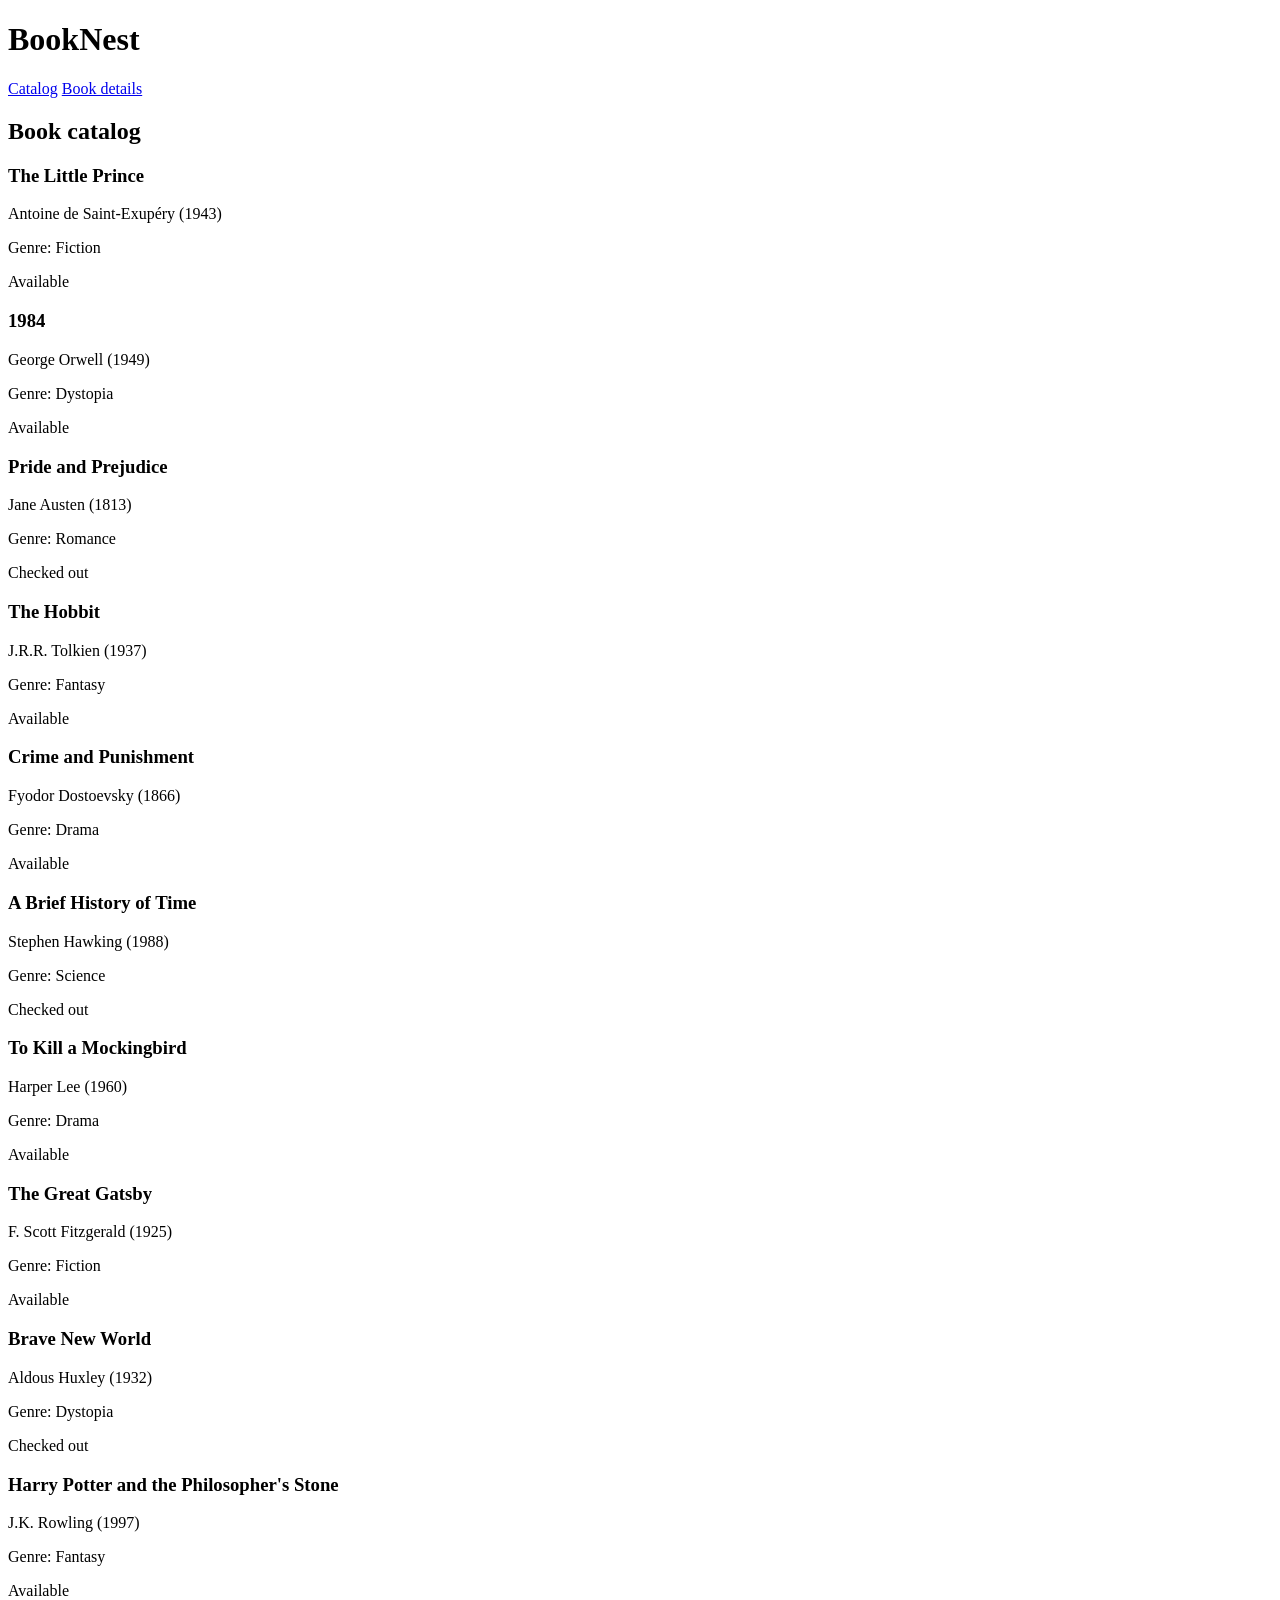
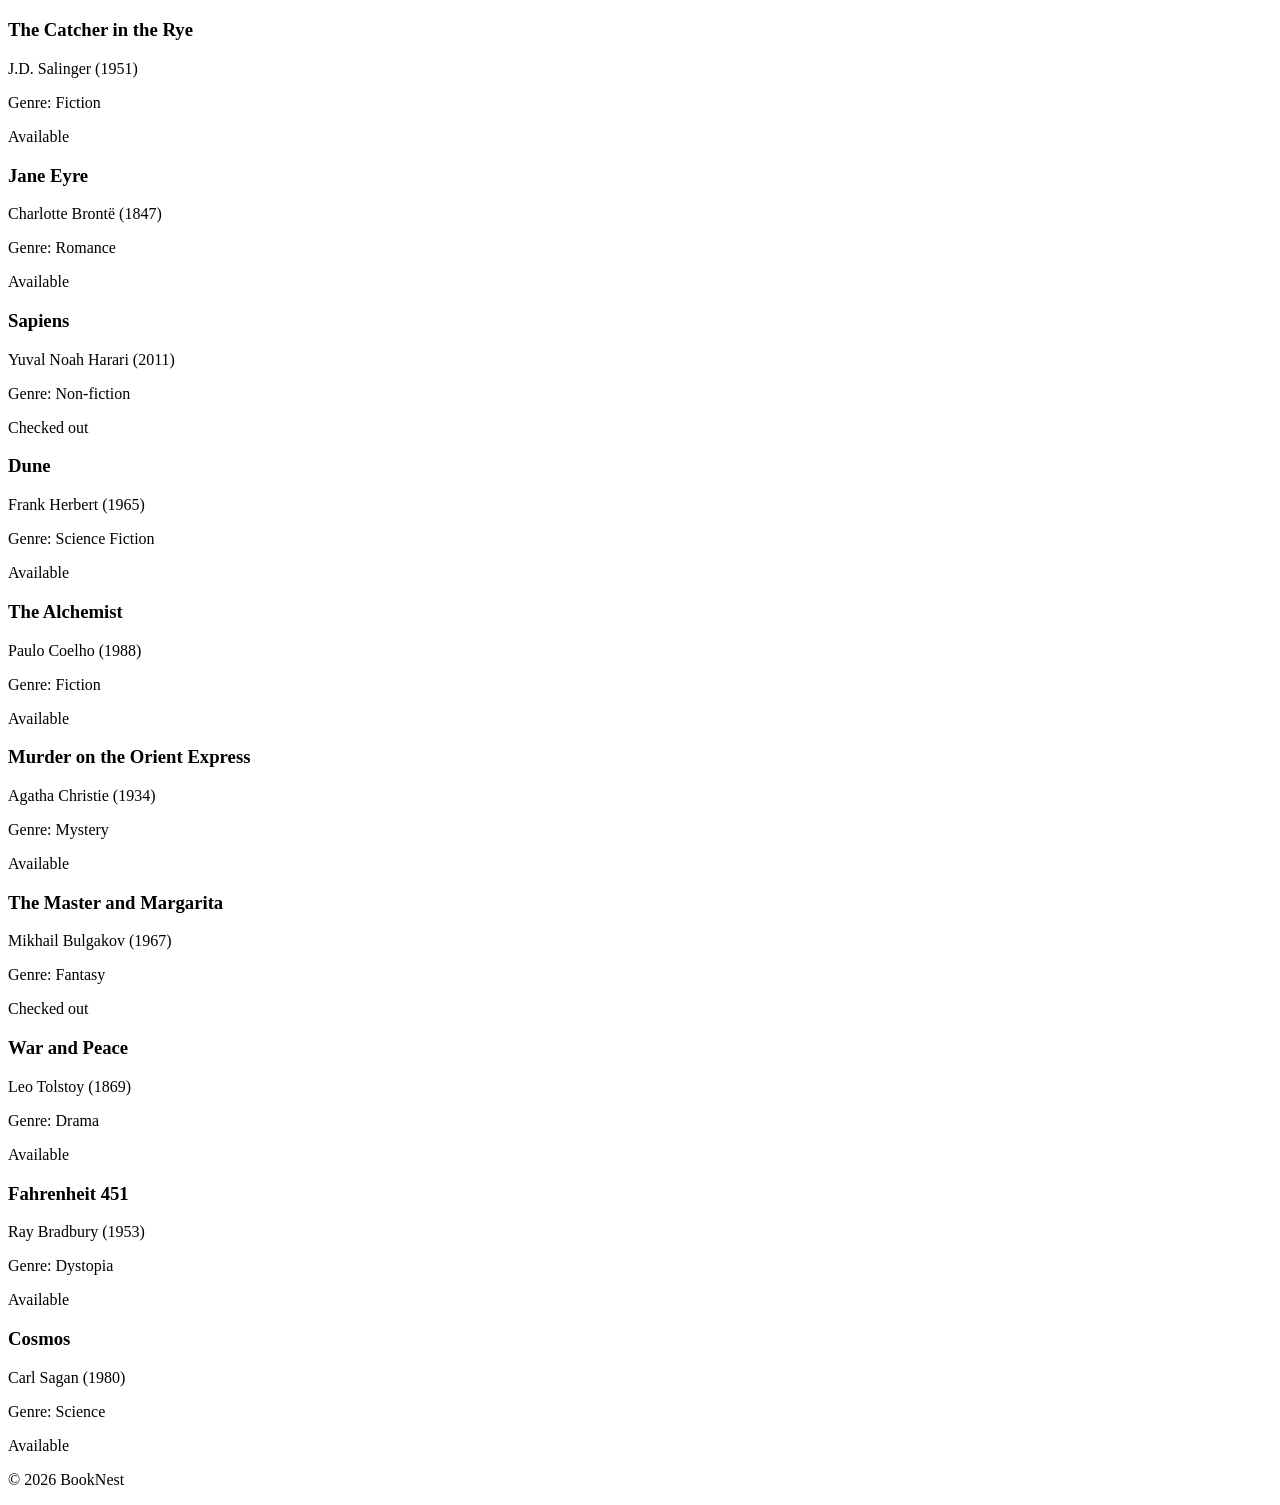
==== index.html @ 03986c8a "initial project structure and book list" ====
<!DOCTYPE html>
<html lang="en">
<head>
  <meta charset="UTF-8">
  <meta name="viewport" content="width=device-width, initial-scale=1.0">
  <title>BookNest</title>
  <link rel="stylesheet" href="css/style.css">
</head>
<body>
  <header>
    <h1>BookNest</h1>
    <nav>
      <a href="index.html">Catalog</a>
      <a href="book.html">Book details</a>
    </nav>
  </header>

  <main>
    <section>
      <h2>Book catalog</h2>
      <div id="book-list"></div>
    </section>
  </main>

  <footer>
    <p>&copy; 2026 BookNest</p>
  </footer>

  <script src="js/data.js"></script>
  <script src="js/main.js"></script>
</body>
</html>
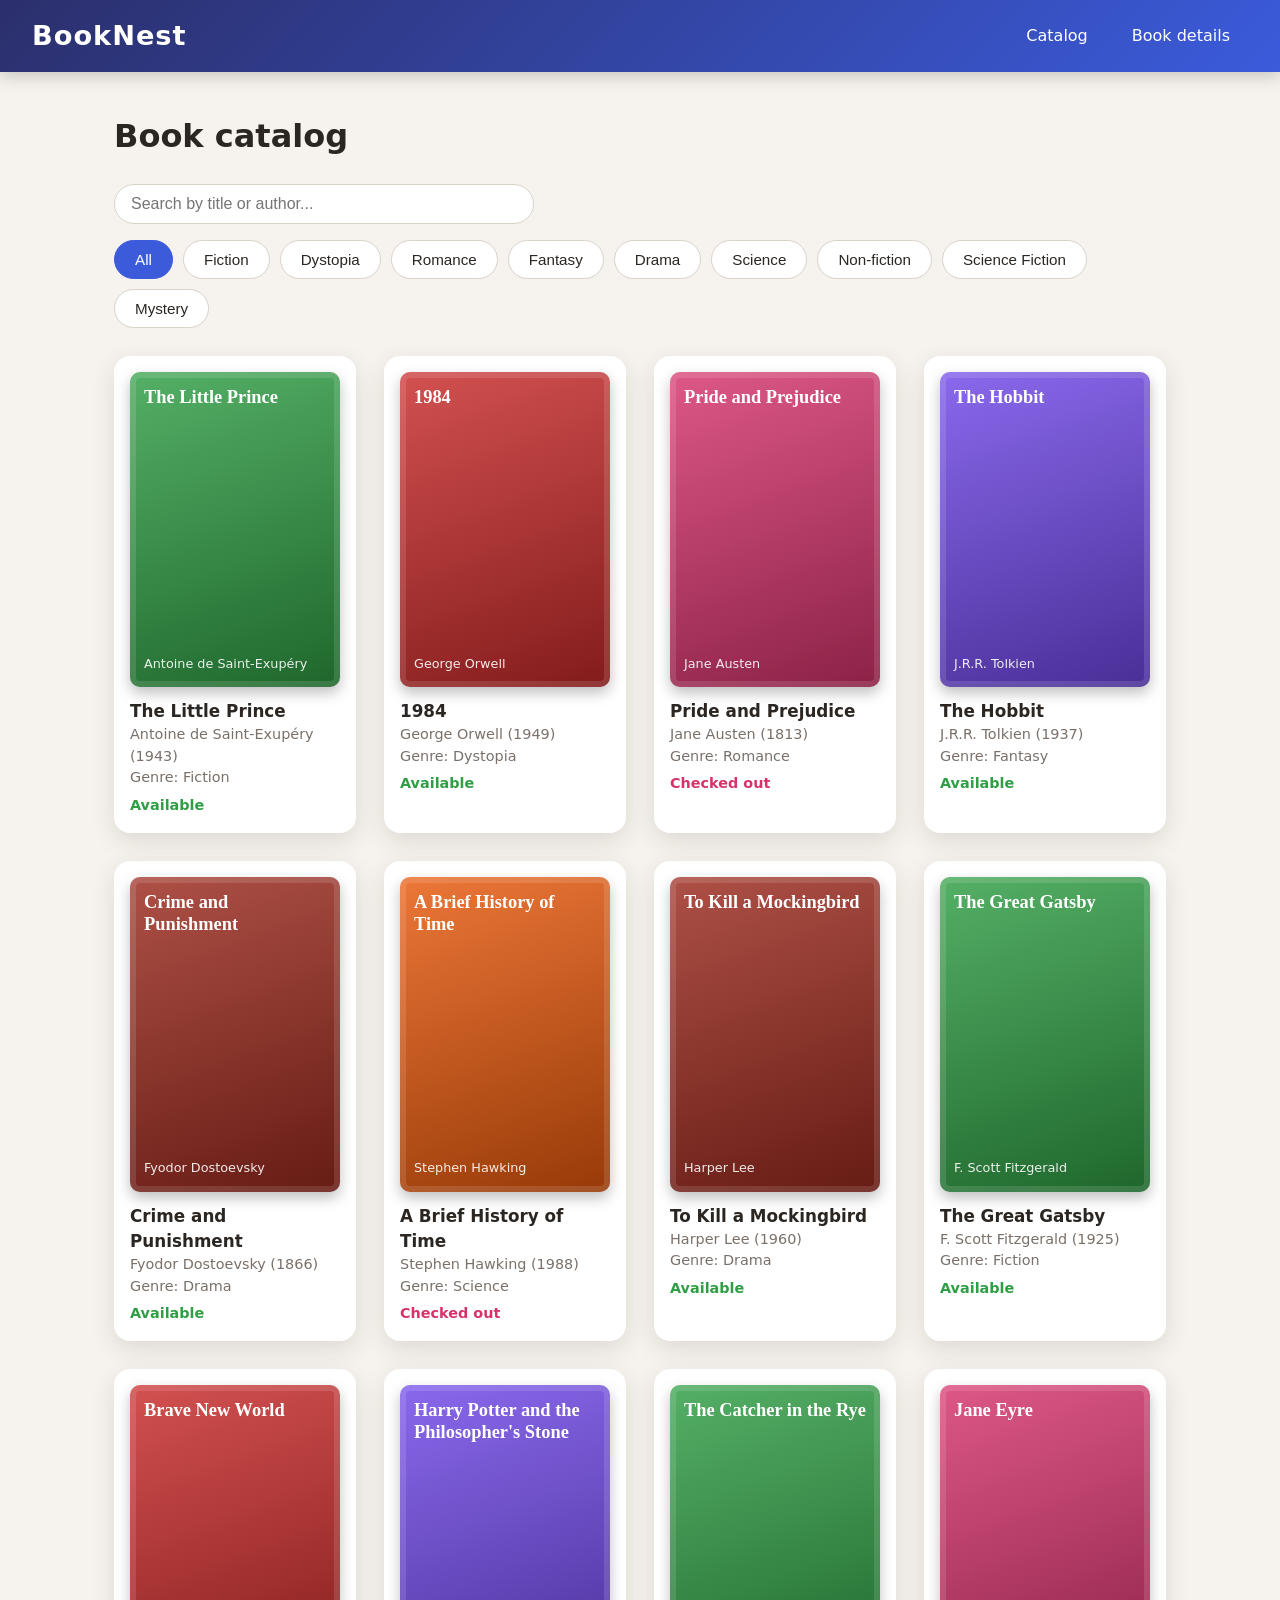
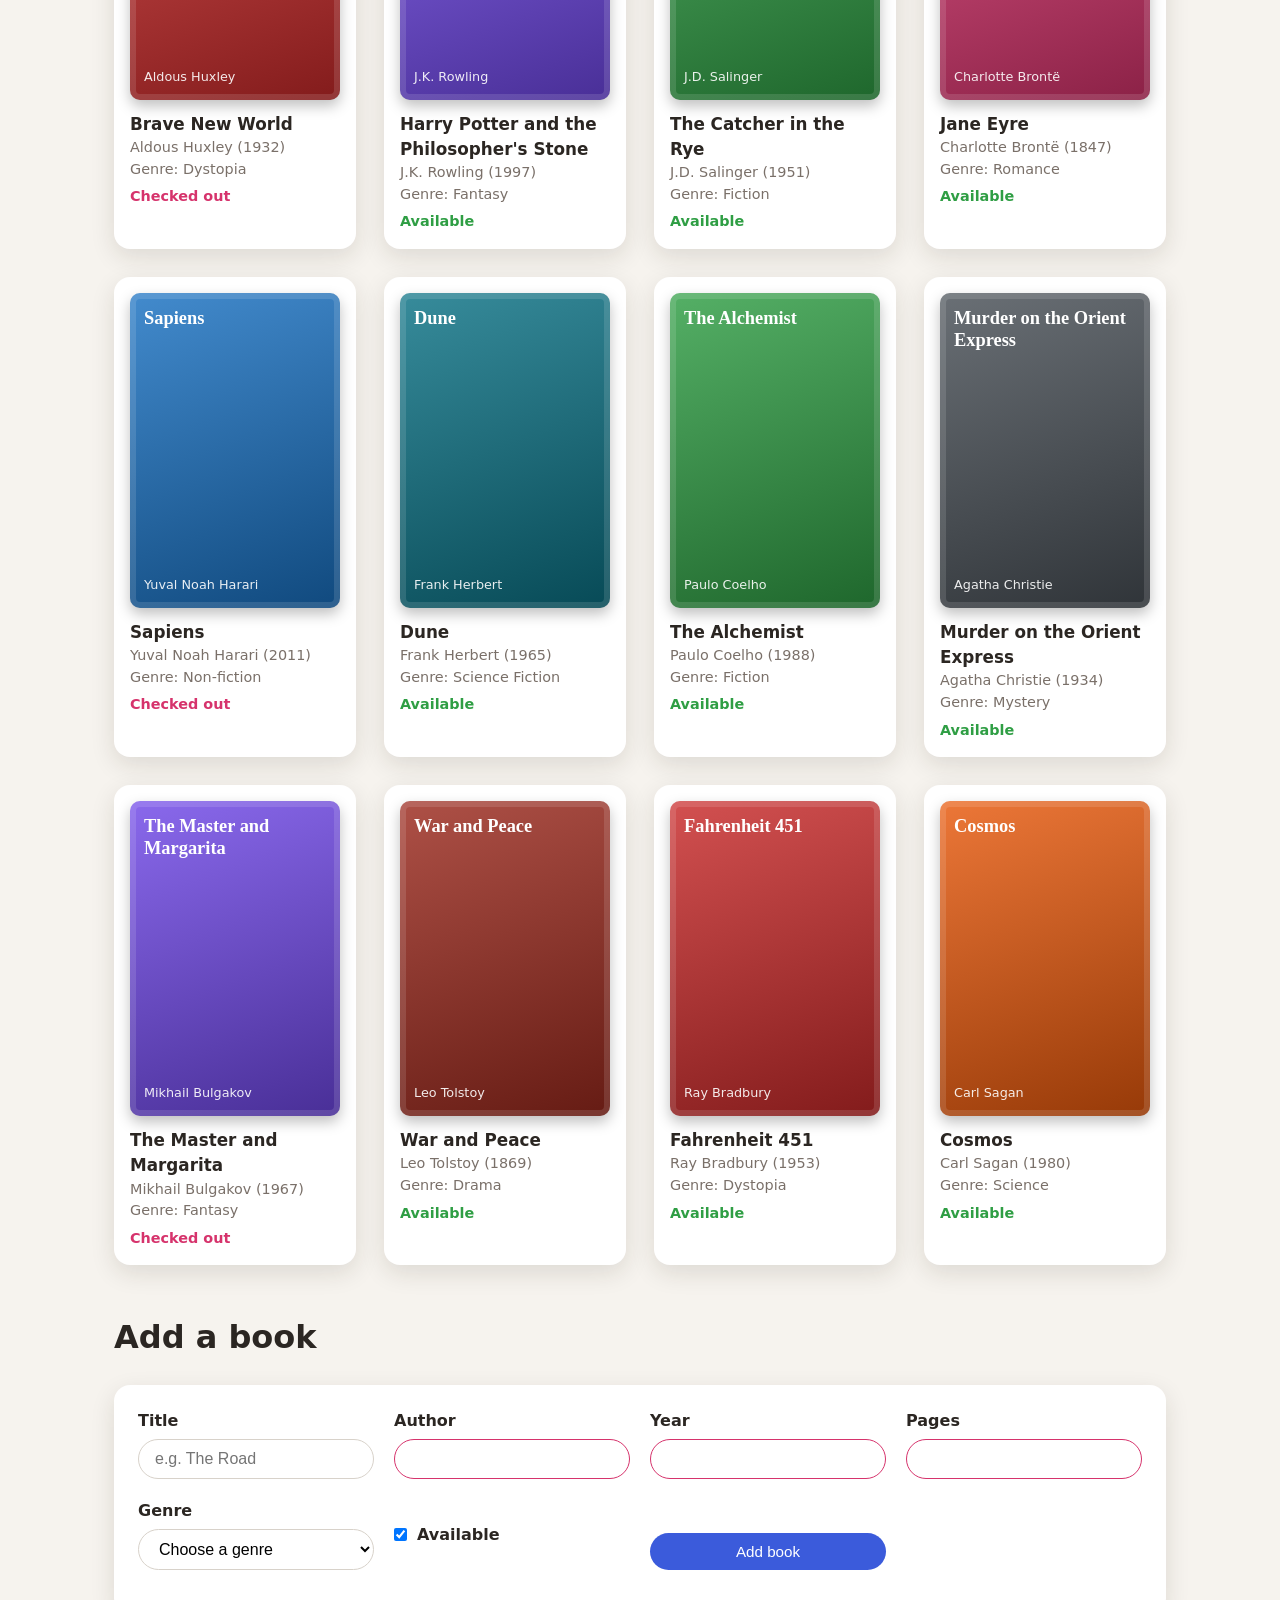
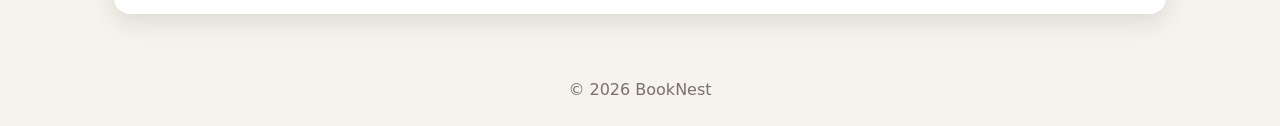
==== commit 80584a51: "add Add-book form with validation" ====
--- a/index.html
+++ b/index.html
@@ -20,6 +20,48 @@
       <h2>Book catalog</h2>
       <div id="book-list"></div>
     </section>
+    <section class="add-section">
+      <h2>Add a book</h2>
+      <form id="add-form" class="add-form">
+        <div class="field">
+          <label for="book-title">Title</label>
+          <input type="text" id="book-title" name="title" required minlength="2" maxlength="100" placeholder="e.g. The Road">
+        </div>
+        <div class="field">
+          <label for="book-author">Author</label>
+          <input type="text" id="book-author" name="author" required minlength="2" maxlength="80">
+        </div>
+        <div class="field">
+          <label for="book-year">Year</label>
+          <input type="number" id="book-year" name="year" required min="1" max="2026">
+        </div>
+        <div class="field">
+          <label for="book-pages">Pages</label>
+          <input type="number" id="book-pages" name="pages" required min="1" max="5000">
+        </div>
+        <div class="field">
+          <label for="book-genre">Genre</label>
+          <select id="book-genre" name="genre" required>
+            <option value="">Choose a genre</option>
+            <option>Fiction</option>
+            <option>Dystopia</option>
+            <option>Romance</option>
+            <option>Fantasy</option>
+            <option>Drama</option>
+            <option>Science</option>
+            <option>Non-fiction</option>
+            <option>Science Fiction</option>
+            <option>Mystery</option>
+          </select>
+        </div>
+        <div class="field field-check">
+          <input type="checkbox" id="book-available" name="available" checked>
+          <label for="book-available">Available</label>
+        </div>
+        <button type="submit">Add book</button>
+        <p id="form-message" class="form-message" role="alert"></p>
+      </form>
+    </section>
   </main>
 
   <footer>
@@ -28,5 +70,6 @@
 
   <script src="js/data.js"></script>
   <script src="js/main.js"></script>
+  <script src="js/form.js"></script>
 </body>
 </html>
--- a/css/style.css
+++ b/css/style.css
@@ -0,0 +1,256 @@
+:root {
+  --bg: #f6f3ee;
+  --card: #ffffff;
+  --text: #2b2622;
+  --muted: #7a7069;
+  --accent: #3b5bdb;
+  --accent-dark: #2f4ac0;
+  --radius: 16px;
+  --shadow: 0 8px 24px rgba(40, 30, 20, 0.12);
+}
+
+* { box-sizing: border-box; margin: 0; padding: 0; }
+
+body {
+  font-family: "Segoe UI", system-ui, sans-serif;
+  background: var(--bg);
+  color: var(--text);
+  line-height: 1.5;
+}
+
+/* ---------- Header ---------- */
+header {
+  position: sticky;
+  top: 0;
+  z-index: 10;
+  display: flex;
+  align-items: center;
+  justify-content: space-between;
+  padding: 16px 32px;
+  background: linear-gradient(135deg, #2b2f6b, #3b5bdb);
+  color: #fff;
+  box-shadow: 0 4px 16px rgba(0, 0, 0, 0.2);
+}
+
+header h1 { font-size: 1.7rem; letter-spacing: 1px; line-height: 1.2; }
+
+nav { display: flex; gap: 8px; }
+
+nav a {
+  color: #fff;
+  text-decoration: none;
+  padding: 8px 18px;
+  border-radius: 999px;
+  transition: background 0.2s;
+}
+nav a:hover { background: rgba(255, 255, 255, 0.2); }
+
+/* ---------- Main ---------- */
+main { max-width: 1100px; margin: 0 auto; padding: 40px 24px; }
+
+section h2 { font-size: 2rem; margin-bottom: 24px; }
+
+/* ---------- Book cards ---------- */
+#book-list {
+  display: grid;
+  grid-template-columns: repeat(auto-fill, minmax(190px, 1fr));
+  gap: 28px;
+}
+
+.book-card {
+  background: var(--card);
+  border-radius: var(--radius);
+  padding: 16px;
+  box-shadow: var(--shadow);
+  transition: transform 0.2s, box-shadow 0.2s;
+}
+
+@media (hover: hover) {
+  .book-card:hover {
+    transform: translateY(-6px);
+    box-shadow: 0 14px 32px rgba(40, 30, 20, 0.2);
+  }
+}
+
+.book-card img {
+  width: 100%;
+  aspect-ratio: 2 / 3;
+  object-fit: cover;
+  border-radius: 10px;
+  margin-bottom: 12px;
+}
+
+.book-card h3 { font-size: 1.05rem; }
+.book-card p { color: var(--muted); font-size: 0.9rem; }
+
+/* availability */
+.status { font-weight: 600; margin-top: 6px; }
+.status.available { color: #2f9e44; }
+.status.checked-out { color: #d6336c; }
+
+/* empty state */
+.empty {
+  grid-column: 1 / -1;
+  text-align: center;
+  color: var(--muted);
+  padding: 40px 0;
+}
+
+/* ---------- Controls ---------- */
+button {
+  background: var(--accent);
+  color: #fff;
+  border: none;
+  padding: 10px 20px;
+  border-radius: 999px;
+  cursor: pointer;
+  font-size: 0.95rem;
+  transition: background 0.2s;
+}
+button:hover { background: var(--accent-dark); }
+
+input {
+  padding: 10px 16px;
+  border: 1px solid #d8d2ca;
+  border-radius: 999px;
+  font-size: 1rem;
+}
+
+button:focus-visible,
+nav a:focus-visible,
+input:focus-visible {
+  outline: 3px solid #ffd43b;
+  outline-offset: 2px;
+}
+
+/* ---------- Footer ---------- */
+footer { text-align: center; padding: 24px; color: var(--muted); }
+
+/* ---------- Mobile ---------- */
+@media (max-width: 600px) {
+  header { flex-direction: column; gap: 10px; padding: 14px; }
+  main { padding: 24px 14px; }
+}
+
+@media (prefers-reduced-motion: reduce) {
+  * { transition: none !important; animation: none !important; }
+}/* ---------- Covers ---------- */
+.cover {
+  aspect-ratio: 2 / 3;
+  border-radius: 10px;
+  margin-bottom: 12px;
+  padding: 14px;
+  display: flex;
+  flex-direction: column;
+  justify-content: space-between;
+  color: #fff;
+  background-image: linear-gradient(160deg, rgba(255,255,255,0.18), rgba(0,0,0,0.35));
+  box-shadow: inset 0 0 0 6px rgba(255,255,255,0.12), 0 6px 14px rgba(0,0,0,0.25);
+}
+
+.cover-title {
+  font-family: Georgia, serif;
+  font-size: 1.15rem;
+  font-weight: 700;
+  line-height: 1.2;
+}
+
+.cover-author { font-size: 0.8rem; opacity: 0.9; }
+
+/* ---------- Genre buttons ---------- */
+.filters {
+  display: flex;
+  flex-wrap: wrap;
+  gap: 10px;
+  margin-bottom: 28px;
+}
+
+.filters button {
+  background: #fff;
+  color: var(--text);
+  border: 1px solid #d8d2ca;
+}
+
+.filters button:hover { background: #ece7df; }
+
+.filters button.active {
+  background: var(--accent);
+  color: #fff;
+  border-color: var(--accent);
+}/* ---------- Real cover images ---------- */
+.cover { position: relative; overflow: hidden; }
+
+.cover-img {
+  position: absolute;
+  inset: 0;
+  width: 100%;
+  height: 100%;
+  object-fit: cover;
+}
+
+/* ---------- Search ---------- */
+.search {
+  display: block;
+  width: 100%;
+  max-width: 420px;
+  margin-bottom: 16px;
+}/* ---------- Book details page ---------- */
+.detail {
+  display: grid;
+  grid-template-columns: minmax(180px, 280px) 1fr;
+  gap: 32px;
+  background: var(--card);
+  border-radius: var(--radius);
+  padding: 24px;
+  box-shadow: var(--shadow);
+}
+
+.detail-info h3 { font-size: 1.8rem; margin-bottom: 12px; }
+.detail-info p { margin-bottom: 8px; }
+
+.book-card h3 a { color: inherit; text-decoration: none; }
+.book-card h3 a:hover { color: var(--accent); text-decoration: underline; }
+
+.back-link {
+  display: inline-block;
+  margin-top: 24px;
+  color: var(--accent);
+  text-decoration: none;
+}
+
+@media (max-width: 600px) {
+  .detail { grid-template-columns: 1fr; }
+}/* ---------- Add-book form ---------- */
+.add-section { margin-top: 48px; }
+
+.add-form {
+  display: grid;
+  grid-template-columns: repeat(auto-fit, minmax(220px, 1fr));
+  gap: 20px;
+  background: var(--card);
+  border-radius: var(--radius);
+  padding: 24px;
+  box-shadow: var(--shadow);
+}
+
+.field { display: flex; flex-direction: column; gap: 6px; }
+.field label { font-weight: 600; }
+
+.add-form select {
+  padding: 10px 16px;
+  border: 1px solid #d8d2ca;
+  border-radius: 999px;
+  font-size: 1rem;
+  background: #fff;
+}
+
+.field-check { flex-direction: row; align-items: center; gap: 10px; }
+.add-form input[type="checkbox"] { width: auto; padding: 0; }
+
+.add-form button { align-self: end; }
+
+.form-message { grid-column: 1 / -1; font-weight: 600; }
+.form-message.error { color: #d6336c; }
+.form-message.ok { color: #2f9e44; }
+
+.add-form input:invalid:not(:placeholder-shown) { border-color: #d6336c; }
